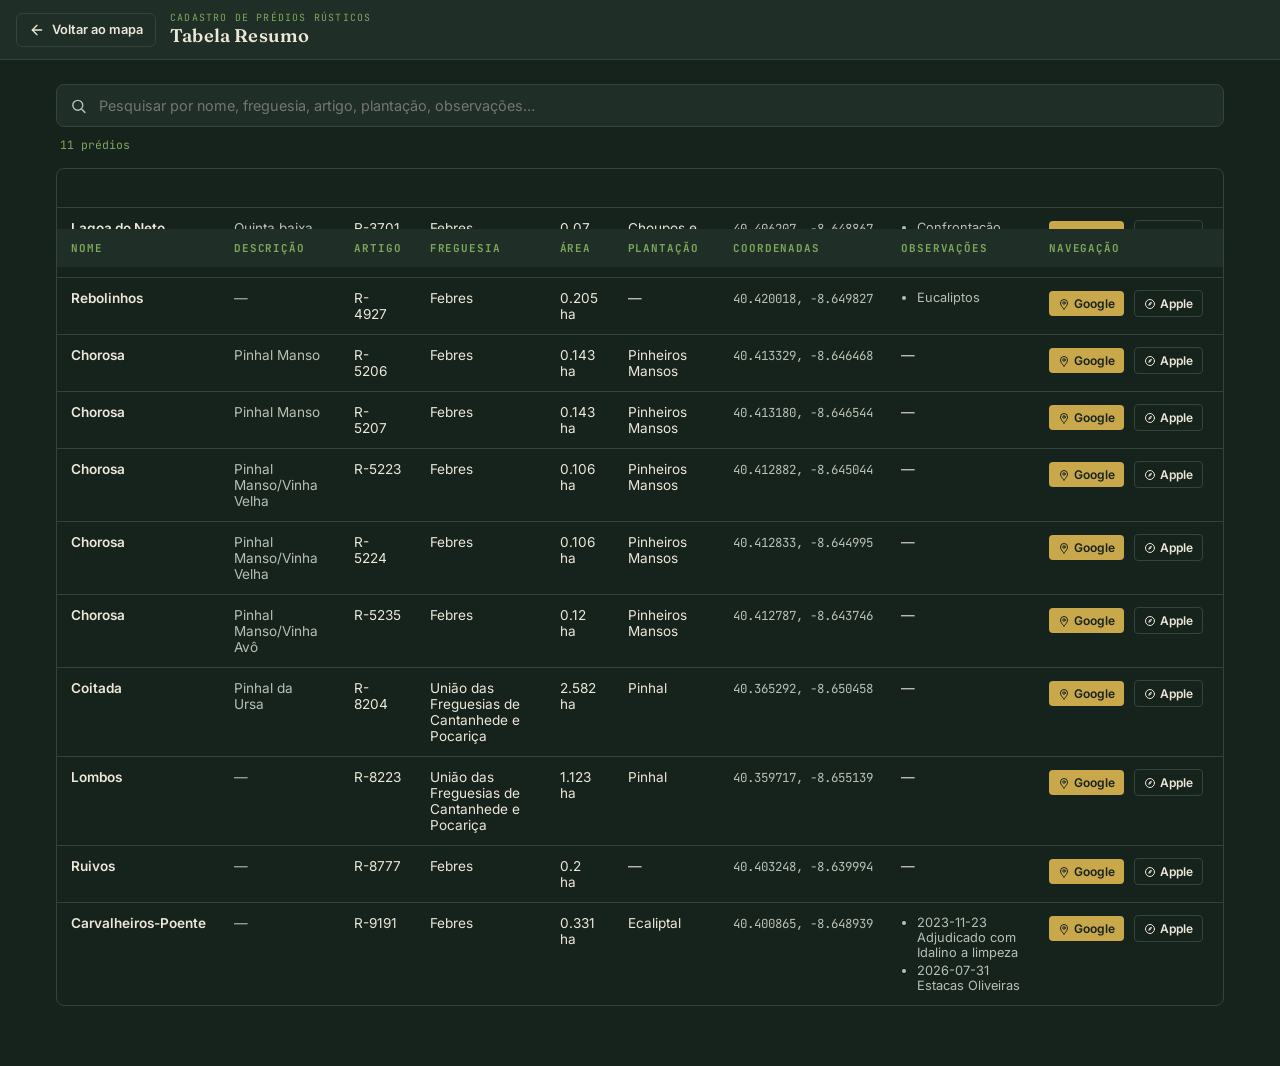
==== tabela.html @ 7ad2ecb6 "Add files via upload" ====
<!DOCTYPE html>
<html lang="pt">
<head>
<meta charset="UTF-8">
<meta name="viewport" content="width=device-width, initial-scale=1.0, maximum-scale=1">
<title>Tabela de Prédios — Os Meus Prédios Rústicos</title>

<link rel="preconnect" href="https://fonts.googleapis.com">
<link href="https://fonts.googleapis.com/css2?family=Fraunces:opsz,wght@9..144,500;9..144,600&family=Inter:wght@400;500;600&family=JetBrains+Mono:wght@400;500&display=swap" rel="stylesheet">

<style>
  :root{
    --pine:#16221C;
    --pine-panel:#1F2E26;
    --pine-panel-hover:#26362C;
    --olive:#7FA65C;
    --gold:#C9A84C;
    --parchment:#EDE7D9;
    --parchment-dim:#B9C0B4;
    --line:#33443A;
  }
  *{box-sizing:border-box;}
  html,body{margin:0;padding:0;min-height:100%;background:var(--pine);font-family:'Inter',sans-serif;color:var(--parchment);}

  #topbar{
    position:sticky;top:0;left:0;right:0;height:60px;z-index:100;
    display:flex;align-items:center;gap:14px;padding:0 16px;
    background:var(--pine-panel);border-bottom:1px solid var(--line);
  }
  #voltarBtn{
    display:inline-flex;align-items:center;gap:7px;flex-shrink:0;
    font-family:'Inter',sans-serif;font-size:0.8rem;font-weight:600;text-decoration:none;
    color:var(--parchment);background:transparent;border:1px solid var(--line);
    border-radius:6px;padding:8px 12px;transition:background .15s ease;
  }
  #voltarBtn:hover{background:var(--pine-panel-hover);}
  #voltarBtn svg{width:16px;height:16px;}

  #topbar-title{min-width:0;}
  #topbar-title .eyebrow{
    font-family:'JetBrains Mono',monospace;font-size:0.62rem;letter-spacing:0.12em;
    text-transform:uppercase;color:var(--olive);margin:0;line-height:1.3;
  }
  #topbar-title h1{
    font-family:'Fraunces',serif;font-weight:600;font-size:1.15rem;margin:0;
    letter-spacing:0.01em;white-space:nowrap;overflow:hidden;text-overflow:ellipsis;
  }

  main{max-width:1200px;margin:0 auto;padding:24px 16px 60px;}

  #buscaWrap{position:relative;margin-bottom:20px;}
  #busca{
    width:100%;padding:12px 14px 12px 42px;border-radius:8px;
    border:1px solid var(--line);background:var(--pine-panel);color:var(--parchment);
    font-family:'Inter',sans-serif;font-size:0.9rem;
  }
  #busca:focus{outline:2px solid var(--gold);outline-offset:1px;}
  #buscaWrap svg{
    position:absolute;left:14px;top:50%;transform:translateY(-50%);
    width:17px;height:17px;color:var(--parchment-dim);pointer-events:none;
  }
  #contagemResultados{
    font-family:'JetBrains Mono',monospace;font-size:0.72rem;color:var(--olive);
    margin:-10px 0 16px 4px;
  }

  .tabela-scroll{overflow-x:auto;border:1px solid var(--line);border-radius:8px;}
  table{width:100%;border-collapse:collapse;font-size:0.85rem;min-width:900px;}
  thead th{
    text-align:left;font-family:'JetBrains Mono',monospace;font-size:0.68rem;
    letter-spacing:0.08em;text-transform:uppercase;color:var(--olive);
    background:var(--pine-panel);padding:12px 14px;border-bottom:1px solid var(--line);
    white-space:nowrap;position:sticky;top:60px;
  }
  tbody td{
    padding:12px 14px;border-bottom:1px solid var(--line);vertical-align:top;
  }
  tbody tr:hover{background:var(--pine-panel-hover);}
  tbody tr:last-child td{border-bottom:none;}
  td.nome{font-weight:600;white-space:nowrap;}
  td.descricao{color:var(--parchment-dim);}
  td.coords{font-family:'JetBrains Mono',monospace;font-size:0.78rem;color:var(--parchment-dim);white-space:nowrap;}
  td.obs ul{margin:0;padding-left:16px;}
  td.obs li{margin-bottom:3px;color:var(--parchment-dim);font-size:0.8rem;}
  td.obs li:last-child{margin-bottom:0;}
  td.acoes{white-space:nowrap;}
  td.acoes a{
    display:inline-flex;align-items:center;gap:4px;margin-right:6px;
    font-size:0.75rem;font-weight:600;text-decoration:none;
    color:var(--pine);background:var(--gold);padding:5px 9px;border-radius:4px;
  }
  td.acoes a.apple{background:transparent;color:var(--parchment);border:1px solid var(--line);}
  td.acoes a svg{width:12px;height:12px;}

  #semResultados{
    display:none;text-align:center;padding:40px 20px;color:var(--parchment-dim);
    font-family:'JetBrains Mono',monospace;font-size:0.85rem;
  }

  @media (max-width:520px){
    #topbar-title .eyebrow{display:none;}
    #voltarBtn span{display:none;}
    #voltarBtn{padding:8px;}
  }
</style>
</head>
<body>

<header id="topbar">
  <a id="voltarBtn" href="index.html" aria-label="Voltar ao mapa">
    <svg viewBox="0 0 24 24" fill="none" stroke="currentColor" stroke-width="2" stroke-linecap="round" stroke-linejoin="round"><path d="M19 12H5"/><path d="M12 19l-7-7 7-7"/></svg>
    <span>Voltar ao mapa</span>
  </a>
  <div id="topbar-title">
    <p class="eyebrow">Cadastro de Prédios Rústicos</p>
    <h1>Tabela Resumo</h1>
  </div>
</header>

<main>
  <div id="buscaWrap">
    <svg viewBox="0 0 24 24" fill="none" stroke="currentColor" stroke-width="2" stroke-linecap="round" stroke-linejoin="round"><circle cx="11" cy="11" r="7"/><line x1="21" y1="21" x2="16.65" y2="16.65"/></svg>
    <input type="text" id="busca" placeholder="Pesquisar por nome, freguesia, artigo, plantação, observações…" autocomplete="off">
  </div>
  <p id="contagemResultados"></p>

  <div class="tabela-scroll">
    <table>
      <thead>
        <tr>
          <th>Nome</th>
          <th>Descrição</th>
          <th>Artigo</th>
          <th>Freguesia</th>
          <th>Área</th>
          <th>Plantação</th>
          <th>Coordenadas</th>
          <th>Observações</th>
          <th>Navegação</th>
        </tr>
      </thead>
      <tbody id="corpoTabela"></tbody>
    </table>
  </div>
  <p id="semResultados">Nenhum prédio encontrado para essa pesquisa.</p>
</main>

<script>
const iconePin = `<svg viewBox="0 0 24 24" fill="none" stroke="currentColor" stroke-width="2" stroke-linecap="round" stroke-linejoin="round"><path d="M12 22s-7-6.2-7-12a7 7 0 0 1 14 0c0 5.8-7 12-7 12z"/><circle cx="12" cy="10" r="2.5"/></svg>`;
const iconeCompasso = `<svg viewBox="0 0 24 24" fill="none" stroke="currentColor" stroke-width="2" stroke-linecap="round" stroke-linejoin="round"><circle cx="12" cy="12" r="9"/><path d="M14.5 9.5 13 13l-3.5 1.5L11 11z"/></svg>`;

function linkGoogle(lat, lng){ return `https://www.google.com/maps/search/?api=1&query=${lat},${lng}`; }
function linkApple(lat, lng){ return `https://maps.apple.com/?daddr=${lat},${lng}`; }

function formatArea(areaStr){
  const ha = parseFloat(areaStr);
  if (isNaN(ha)) return '';
  if (ha < 0.05) return `${Math.round(ha * 10000)} m²`;
  const s = ha.toFixed(3).replace(/0+$/, '').replace(/\.$/, '');
  return `${s} ha`;
}

// remove acentos para a pesquisa ser insensível a acentuação
function normalizar(txt){
  return (txt || '').toString().normalize('NFD').replace(/[\u0300-\u036f]/g, '').toLowerCase();
}

let terrenos = [];

function linhaHTML(t){
  const obsHtml = (t.observacoes && t.observacoes.length)
    ? `<ul>${t.observacoes.map(o => `<li>${o}</li>`).join('')}</ul>`
    : '&mdash;';
  return `
    <tr data-busca="${normalizar([t.nome_predio, t.descricao, t.artigo_matricial, t.freguesia, t.plantacao, (t.observacoes||[]).join(' ')].join(' '))}">
      <td class="nome">${t.nome_predio}</td>
      <td class="descricao">${t.descricao || '&mdash;'}</td>
      <td>${t.artigo_matricial}</td>
      <td>${t.freguesia}</td>
      <td>${formatArea(t.area)}</td>
      <td>${t.plantacao || '&mdash;'}</td>
      <td class="coords">${t.lat.toFixed(6)}, ${t.lng.toFixed(6)}</td>
      <td class="obs">${obsHtml}</td>
      <td class="acoes">
        <a href="${linkGoogle(t.lat, t.lng)}" target="_blank" rel="noopener">${iconePin}Google</a>
        <a href="${linkApple(t.lat, t.lng)}" target="_blank" rel="noopener" class="apple">${iconeCompasso}Apple</a>
      </td>
    </tr>
  `;
}

async function iniciar(){
  const resp = await fetch('terrenos.json');
  terrenos = await resp.json();

  const corpo = document.getElementById('corpoTabela');
  corpo.innerHTML = terrenos.map(linhaHTML).join('');

  atualizarContagem(terrenos.length, terrenos.length);

  const buscaEl = document.getElementById('busca');
  buscaEl.addEventListener('input', () => {
    const termo = normalizar(buscaEl.value.trim());
    const linhas = corpo.querySelectorAll('tr');
    let visiveis = 0;
    linhas.forEach(tr => {
      const corresponde = tr.dataset.busca.includes(termo);
      tr.style.display = corresponde ? '' : 'none';
      if (corresponde) visiveis++;
    });
    atualizarContagem(visiveis, terrenos.length);
    document.getElementById('semResultados').style.display = visiveis === 0 ? 'block' : 'none';
  });
}

function atualizarContagem(visiveis, total){
  document.getElementById('contagemResultados').textContent =
    visiveis === total ? `${total} prédio${total === 1 ? '' : 's'}` : `${visiveis} de ${total} prédios`;
}

iniciar();
</script>
</body>
</html>
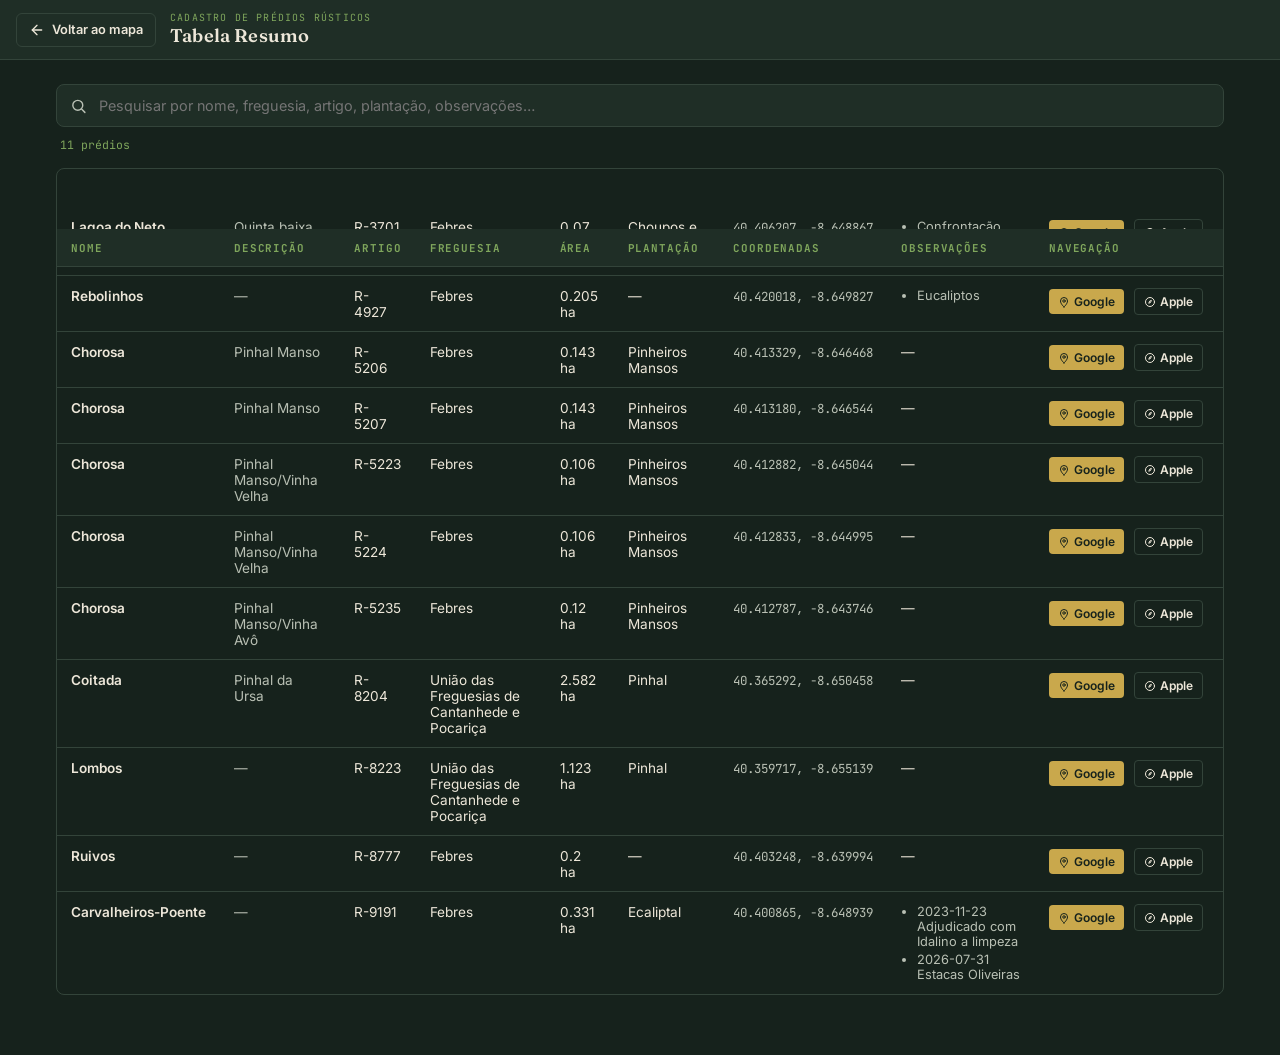
==== commit ec7de143: "Add files via upload" ====
--- a/tabela.html
+++ b/tabela.html
@@ -65,18 +65,19 @@
   }
 
   .tabela-scroll{overflow-x:auto;border:1px solid var(--line);border-radius:8px;}
-  table{width:100%;border-collapse:collapse;font-size:0.85rem;min-width:900px;}
+  table{width:100%;border-collapse:separate;border-spacing:0;font-size:0.85rem;min-width:900px;}
   thead th{
     text-align:left;font-family:'JetBrains Mono',monospace;font-size:0.68rem;
     letter-spacing:0.08em;text-transform:uppercase;color:var(--olive);
-    background:var(--pine-panel);padding:12px 14px;border-bottom:1px solid var(--line);
-    white-space:nowrap;position:sticky;top:60px;
+    background:var(--pine-panel);padding:12px 14px;
+    box-shadow:inset 0 -1px 0 var(--line);
+    white-space:nowrap;position:sticky;top:60px;z-index:1;
   }
   tbody td{
-    padding:12px 14px;border-bottom:1px solid var(--line);vertical-align:top;
+    padding:12px 14px;box-shadow:inset 0 -1px 0 var(--line);vertical-align:top;
   }
   tbody tr:hover{background:var(--pine-panel-hover);}
-  tbody tr:last-child td{border-bottom:none;}
+  tbody tr:last-child td{box-shadow:none;}
   td.nome{font-weight:600;white-space:nowrap;}
   td.descricao{color:var(--parchment-dim);}
   td.coords{font-family:'JetBrains Mono',monospace;font-size:0.78rem;color:var(--parchment-dim);white-space:nowrap;}
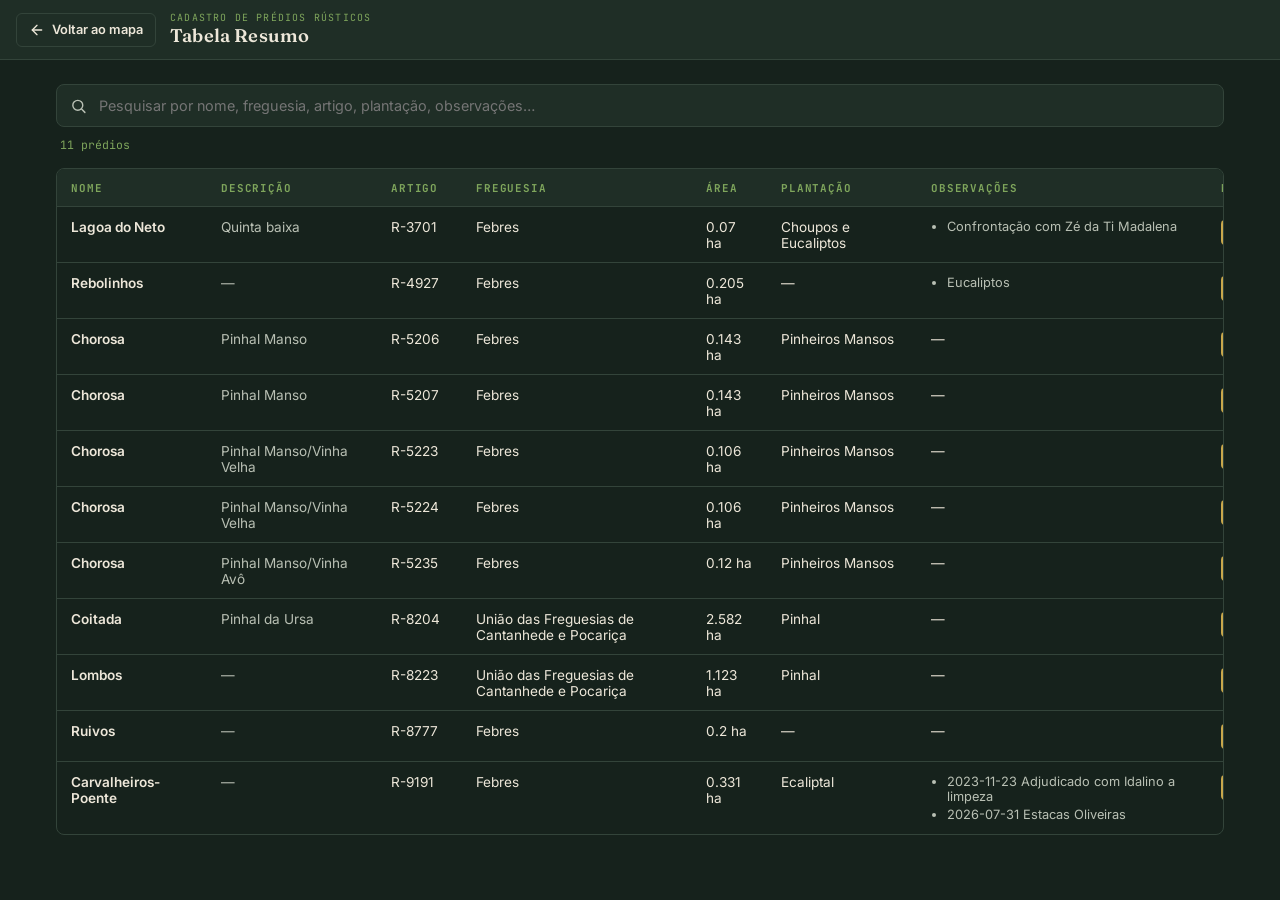
==== commit aadd6a9b: "Add files via upload" ====
--- a/tabela.html
+++ b/tabela.html
@@ -65,22 +65,22 @@
   }
 
   .tabela-scroll{overflow-x:auto;border:1px solid var(--line);border-radius:8px;}
-  table{width:100%;border-collapse:separate;border-spacing:0;font-size:0.85rem;min-width:900px;}
+  table{width:100%;border-collapse:separate;border-spacing:0;font-size:0.85rem;min-width:960px;table-layout:fixed;}
   thead th{
     text-align:left;font-family:'JetBrains Mono',monospace;font-size:0.68rem;
     letter-spacing:0.08em;text-transform:uppercase;color:var(--olive);
     background:var(--pine-panel);padding:12px 14px;
     box-shadow:inset 0 -1px 0 var(--line);
-    white-space:nowrap;position:sticky;top:60px;z-index:1;
   }
   tbody td{
     padding:12px 14px;box-shadow:inset 0 -1px 0 var(--line);vertical-align:top;
+    overflow-wrap:break-word;
   }
   tbody tr:hover{background:var(--pine-panel-hover);}
   tbody tr:last-child td{box-shadow:none;}
-  td.nome{font-weight:600;white-space:nowrap;}
+  td.nome{font-weight:600;}
   td.descricao{color:var(--parchment-dim);}
-  td.coords{font-family:'JetBrains Mono',monospace;font-size:0.78rem;color:var(--parchment-dim);white-space:nowrap;}
+  td.artigo{white-space:nowrap;}
   td.obs ul{margin:0;padding-left:16px;}
   td.obs li{margin-bottom:3px;color:var(--parchment-dim);font-size:0.8rem;}
   td.obs li:last-child{margin-bottom:0;}
@@ -127,6 +127,16 @@
 
   <div class="tabela-scroll">
     <table>
+      <colgroup>
+        <col style="width:150px">
+        <col style="width:170px">
+        <col style="width:85px">
+        <col style="width:230px">
+        <col style="width:75px">
+        <col style="width:150px">
+        <col style="width:290px">
+        <col style="width:160px">
+      </colgroup>
       <thead>
         <tr>
           <th>Nome</th>
@@ -135,7 +145,6 @@
           <th>Freguesia</th>
           <th>Área</th>
           <th>Plantação</th>
-          <th>Coordenadas</th>
           <th>Observações</th>
           <th>Navegação</th>
         </tr>
@@ -176,11 +185,10 @@
     <tr data-busca="${normalizar([t.nome_predio, t.descricao, t.artigo_matricial, t.freguesia, t.plantacao, (t.observacoes||[]).join(' ')].join(' '))}">
       <td class="nome">${t.nome_predio}</td>
       <td class="descricao">${t.descricao || '&mdash;'}</td>
-      <td>${t.artigo_matricial}</td>
+      <td class="artigo">${t.artigo_matricial}</td>
       <td>${t.freguesia}</td>
       <td>${formatArea(t.area)}</td>
       <td>${t.plantacao || '&mdash;'}</td>
-      <td class="coords">${t.lat.toFixed(6)}, ${t.lng.toFixed(6)}</td>
       <td class="obs">${obsHtml}</td>
       <td class="acoes">
         <a href="${linkGoogle(t.lat, t.lng)}" target="_blank" rel="noopener">${iconePin}Google</a>
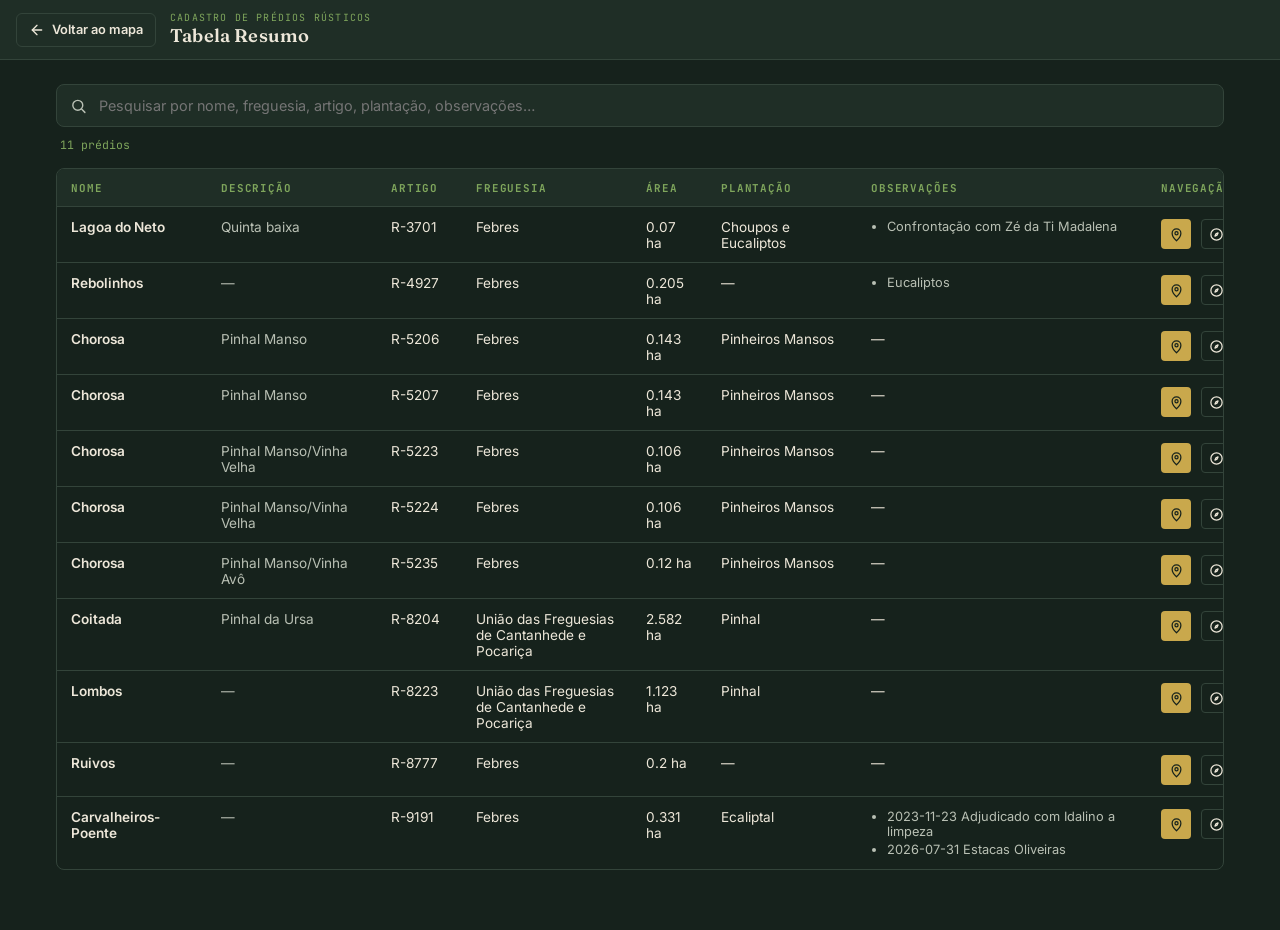
==== commit 8f6ee8a4: "Add files via upload" ====
--- a/tabela.html
+++ b/tabela.html
@@ -65,7 +65,7 @@
   }
 
   .tabela-scroll{overflow-x:auto;border:1px solid var(--line);border-radius:8px;}
-  table{width:100%;border-collapse:separate;border-spacing:0;font-size:0.85rem;min-width:960px;table-layout:fixed;}
+  table{width:100%;border-collapse:separate;border-spacing:0;font-size:0.85rem;min-width:1020px;table-layout:fixed;}
   thead th{
     text-align:left;font-family:'JetBrains Mono',monospace;font-size:0.68rem;
     letter-spacing:0.08em;text-transform:uppercase;color:var(--olive);
@@ -86,12 +86,12 @@
   td.obs li:last-child{margin-bottom:0;}
   td.acoes{white-space:nowrap;}
   td.acoes a{
-    display:inline-flex;align-items:center;gap:4px;margin-right:6px;
-    font-size:0.75rem;font-weight:600;text-decoration:none;
-    color:var(--pine);background:var(--gold);padding:5px 9px;border-radius:4px;
+    display:inline-flex;align-items:center;justify-content:center;margin-right:6px;
+    width:30px;height:30px;border-radius:4px;
+    color:var(--pine);background:var(--gold);
   }
   td.acoes a.apple{background:transparent;color:var(--parchment);border:1px solid var(--line);}
-  td.acoes a svg{width:12px;height:12px;}
+  td.acoes a svg{width:15px;height:15px;}
 
   #semResultados{
     display:none;text-align:center;padding:40px 20px;color:var(--parchment-dim);
@@ -131,11 +131,11 @@
         <col style="width:150px">
         <col style="width:170px">
         <col style="width:85px">
-        <col style="width:230px">
+        <col style="width:170px">
         <col style="width:75px">
         <col style="width:150px">
         <col style="width:290px">
-        <col style="width:160px">
+        <col style="width:90px">
       </colgroup>
       <thead>
         <tr>
@@ -191,8 +191,8 @@
       <td>${t.plantacao || '&mdash;'}</td>
       <td class="obs">${obsHtml}</td>
       <td class="acoes">
-        <a href="${linkGoogle(t.lat, t.lng)}" target="_blank" rel="noopener">${iconePin}Google</a>
-        <a href="${linkApple(t.lat, t.lng)}" target="_blank" rel="noopener" class="apple">${iconeCompasso}Apple</a>
+        <a href="${linkGoogle(t.lat, t.lng)}" target="_blank" rel="noopener" aria-label="Abrir no Google Maps" title="Google Maps">${iconePin}</a>
+        <a href="${linkApple(t.lat, t.lng)}" target="_blank" rel="noopener" class="apple" aria-label="Abrir no Apple Maps" title="Apple Maps">${iconeCompasso}</a>
       </td>
     </tr>
   `;
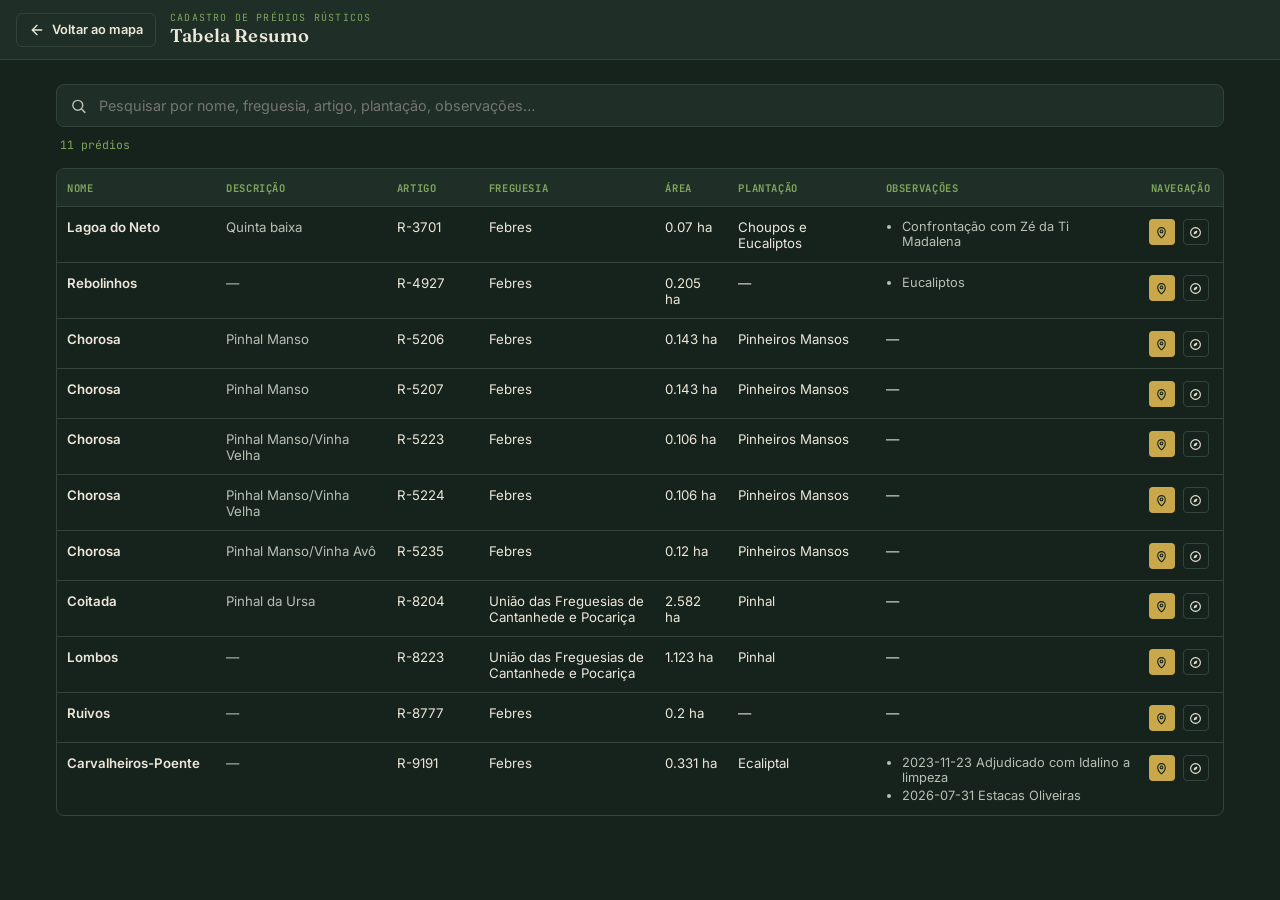
==== commit b035d87f: "Add files via upload" ====
--- a/tabela.html
+++ b/tabela.html
@@ -65,15 +65,15 @@
   }
 
   .tabela-scroll{overflow-x:auto;border:1px solid var(--line);border-radius:8px;}
-  table{width:100%;border-collapse:separate;border-spacing:0;font-size:0.85rem;min-width:1020px;table-layout:fixed;}
+  table{width:100%;border-collapse:separate;border-spacing:0;font-size:0.83rem;table-layout:fixed;}
   thead th{
-    text-align:left;font-family:'JetBrains Mono',monospace;font-size:0.68rem;
-    letter-spacing:0.08em;text-transform:uppercase;color:var(--olive);
-    background:var(--pine-panel);padding:12px 14px;
+    text-align:left;font-family:'JetBrains Mono',monospace;font-size:0.66rem;
+    letter-spacing:0.06em;text-transform:uppercase;color:var(--olive);
+    background:var(--pine-panel);padding:12px 10px;
     box-shadow:inset 0 -1px 0 var(--line);
   }
   tbody td{
-    padding:12px 14px;box-shadow:inset 0 -1px 0 var(--line);vertical-align:top;
+    padding:12px 10px;box-shadow:inset 0 -1px 0 var(--line);vertical-align:top;
     overflow-wrap:break-word;
   }
   tbody tr:hover{background:var(--pine-panel-hover);}
@@ -84,14 +84,14 @@
   td.obs ul{margin:0;padding-left:16px;}
   td.obs li{margin-bottom:3px;color:var(--parchment-dim);font-size:0.8rem;}
   td.obs li:last-child{margin-bottom:0;}
-  td.acoes{white-space:nowrap;}
+  td.acoes{white-space:nowrap;padding-left:8px;padding-right:8px;}
   td.acoes a{
-    display:inline-flex;align-items:center;justify-content:center;margin-right:6px;
-    width:30px;height:30px;border-radius:4px;
+    display:inline-flex;align-items:center;justify-content:center;
+    width:26px;height:26px;border-radius:4px;margin-right:4px;
     color:var(--pine);background:var(--gold);
   }
-  td.acoes a.apple{background:transparent;color:var(--parchment);border:1px solid var(--line);}
-  td.acoes a svg{width:15px;height:15px;}
+  td.acoes a.apple{background:transparent;color:var(--parchment);border:1px solid var(--line);margin-right:0;}
+  td.acoes a svg{width:13px;height:13px;}
 
   #semResultados{
     display:none;text-align:center;padding:40px 20px;color:var(--parchment-dim);
@@ -128,14 +128,14 @@
   <div class="tabela-scroll">
     <table>
       <colgroup>
+        <col style="width:135px">
+        <col style="width:145px">
+        <col style="width:78px">
         <col style="width:150px">
-        <col style="width:170px">
-        <col style="width:85px">
-        <col style="width:170px">
-        <col style="width:75px">
-        <col style="width:150px">
-        <col style="width:290px">
-        <col style="width:90px">
+        <col style="width:62px">
+        <col style="width:125px">
+        <col style="width:225px">
+        <col style="width:70px">
       </colgroup>
       <thead>
         <tr>
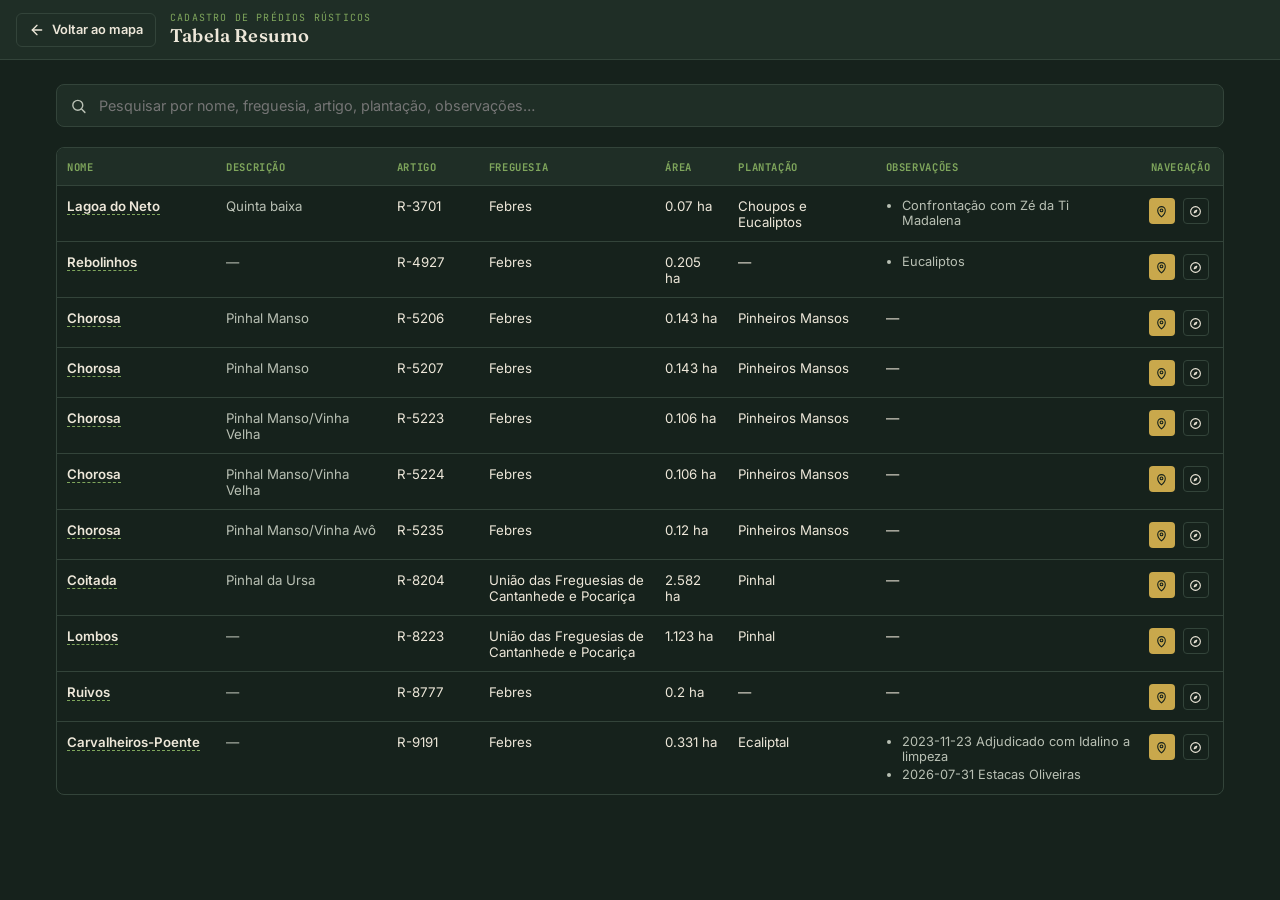
==== commit 328c6e68: "Add files via upload" ====
--- a/tabela.html
+++ b/tabela.html
@@ -79,6 +79,8 @@
   tbody tr:hover{background:var(--pine-panel-hover);}
   tbody tr:last-child td{box-shadow:none;}
   td.nome{font-weight:600;}
+  td.nome a{color:var(--parchment);text-decoration:none;border-bottom:1px dashed var(--olive);}
+  td.nome a:hover{color:var(--gold);border-bottom-color:var(--gold);}
   td.descricao{color:var(--parchment-dim);}
   td.artigo{white-space:nowrap;}
   td.obs ul{margin:0;padding-left:16px;}
@@ -123,7 +125,6 @@
     <svg viewBox="0 0 24 24" fill="none" stroke="currentColor" stroke-width="2" stroke-linecap="round" stroke-linejoin="round"><circle cx="11" cy="11" r="7"/><line x1="21" y1="21" x2="16.65" y2="16.65"/></svg>
     <input type="text" id="busca" placeholder="Pesquisar por nome, freguesia, artigo, plantação, observações…" autocomplete="off">
   </div>
-  <p id="contagemResultados"></p>
 
   <div class="tabela-scroll">
     <table>
@@ -183,7 +184,7 @@
     : '&mdash;';
   return `
     <tr data-busca="${normalizar([t.nome_predio, t.descricao, t.artigo_matricial, t.freguesia, t.plantacao, (t.observacoes||[]).join(' ')].join(' '))}">
-      <td class="nome">${t.nome_predio}</td>
+      <td class="nome"><a href="index.html?terreno=${t.id}">${t.nome_predio}</a></td>
       <td class="descricao">${t.descricao || '&mdash;'}</td>
       <td class="artigo">${t.artigo_matricial}</td>
       <td>${t.freguesia}</td>
@@ -205,8 +206,6 @@
   const corpo = document.getElementById('corpoTabela');
   corpo.innerHTML = terrenos.map(linhaHTML).join('');
 
-  atualizarContagem(terrenos.length, terrenos.length);
-
   const buscaEl = document.getElementById('busca');
   buscaEl.addEventListener('input', () => {
     const termo = normalizar(buscaEl.value.trim());
@@ -217,14 +216,8 @@
       tr.style.display = corresponde ? '' : 'none';
       if (corresponde) visiveis++;
     });
-    atualizarContagem(visiveis, terrenos.length);
     document.getElementById('semResultados').style.display = visiveis === 0 ? 'block' : 'none';
   });
-}
-
-function atualizarContagem(visiveis, total){
-  document.getElementById('contagemResultados').textContent =
-    visiveis === total ? `${total} prédio${total === 1 ? '' : 's'}` : `${visiveis} de ${total} prédios`;
 }
 
 iniciar();
